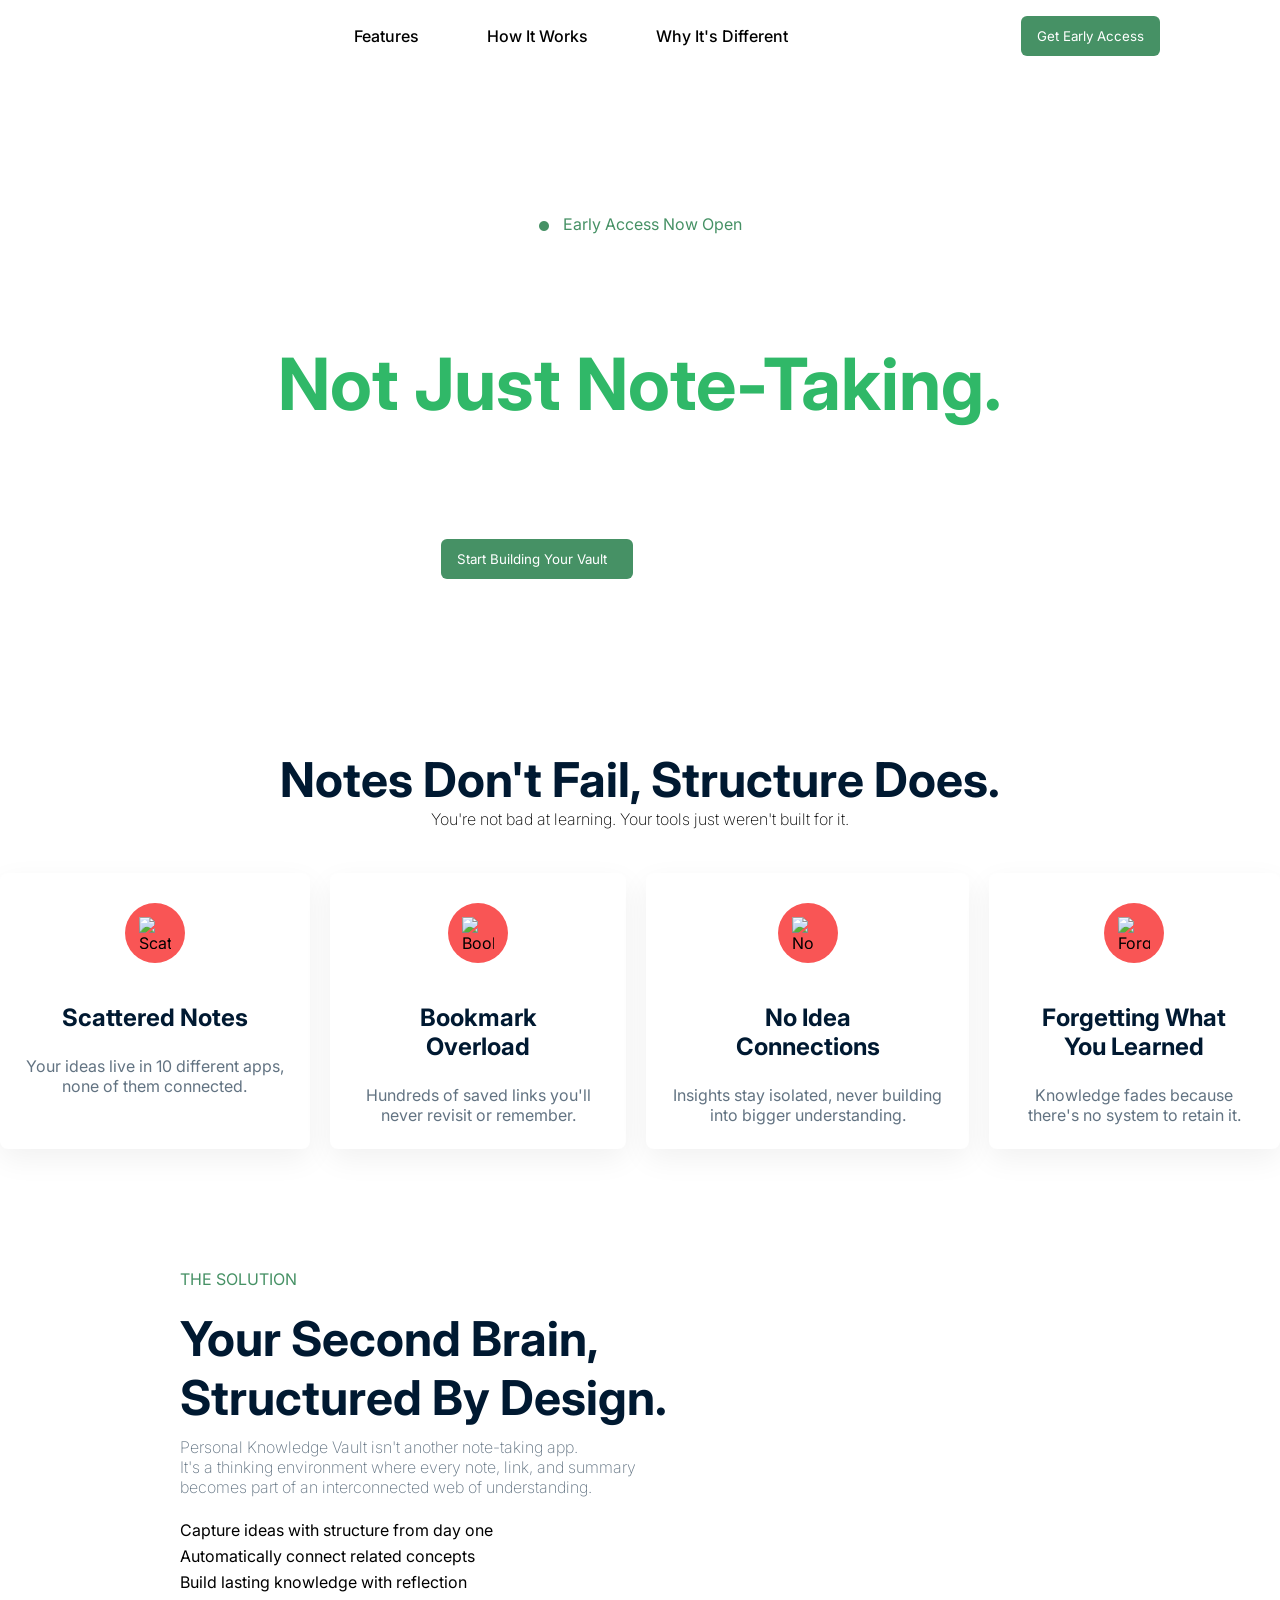
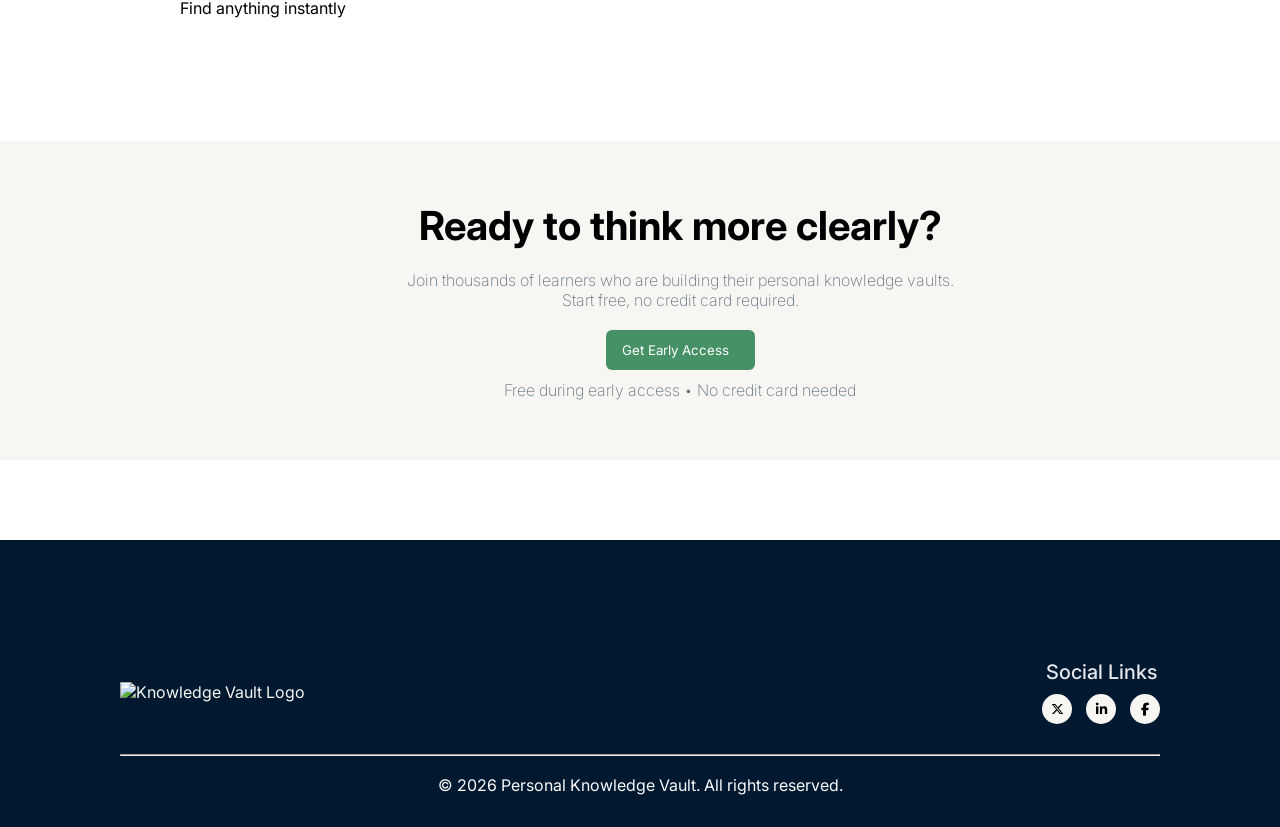
==== index.html @ 56e371ed "Home Work" ====
<!DOCTYPE html>
<html lang="en">
<head>
  <meta charset="UTF-8">
  <meta name="viewport" content="width=device-width, initial-scale=1.0">
  <title>KV Knowledge Vault</title>
  <link rel="stylesheet" href="style.css">
<link rel="preconnect" href="https://fonts.googleapis.com">
<link rel="preconnect" href="https://fonts.gstatic.com" crossorigin>
<link
  href="https://fonts.googleapis.com/css2?family=Inter:ital,opsz,wght@0,14..32,100..900;1,14..32,100..900&family=Plus+Jakarta+Sans:ital,wght@0,200..800;1,200..800&display=swap"
  rel="stylesheet">

  <link rel="stylesheet"
    href="https://cdnjs.cloudflare.com/ajax/libs/font-awesome/6.5.1/css/all.min.css">
</head>
<body>
  
  <!-- Header Section -->

  <header id="header-section">
    <div>
      <img src="logo-navbar.png" alt="">
    </div>

    <nav class="nav-item">
      <a href="#">Features</a>
      <a href="#">How It Works</a>
      <a href="#">Why It's Different</a>
    </nav>

    <button class="common-btn">Get Early Access</button>

  </header>

  <!-- Banner Section -->

  <section id="banner-section">

    <p class="banner-text-01">
      <i class="fa-solid fa-circle"></i>
      Early Access Now Open
    </p>

    <h1>
      Structured Thinking,<br>
      <span>Not Just Note-Taking.</span>
    </h1>

    <p class="banner-text-02">A private space to store notes, links, and learning summaries — designed to <br> help you think clearly and connect ideas.</p>

    <div class="banner-btn">
    <button class="common-btn">
  <span>Start Building Your Vault</span>
  <img src="ArrowRight.png" alt="">
</button>

    <button class="btn"> 
      <i class="fa-solid fa-play"></i>
       See How It Works</button>
    </div>

  </section>

  <section id="notes-section">
    <h2>Notes Don't Fail, Structure Does.</h2>
    <p class="title">
      You're not bad at learning. Your tools just weren't built for it.
    </p>

    <div class="notes-cards">
      <div class="card">
      <div class="icon">
        <img src="Vector.png" alt="Scattered Notes">
      </div>
      <h3>Scattered Notes</h3>
      <p>Your ideas live in 10 different apps, none of them connected.</p>
    </div>

    <div class="card">
      <div class="icon">
        <img src="Bookmarks.png" alt="Bookmark Overload">
      </div>
      <h3>Bookmark Overload</h3>
      <p>Hundreds of saved links you'll never revisit or remember.</p>
    </div>

    <div class="card">
      <div class="icon">
        <img src="Brain.png" alt="No Idea Connections">
      </div>
      <h3>No Idea Connections</h3>
      <p>Insights stay isolated, never building into bigger understanding.</p>
    </div>

    <div class="card">
      <div class="icon">
        <img src="Info.png" alt="Forgetting What You Learned">
      </div>
      <h3>Forgetting What You Learned</h3>
      <p>Knowledge fades because there's no system to retain it.</p>
    </div>

  </div>

</section>

<!-- Brain Section -->

<section id="brain-section">
  <div class="img">
    <img src="knowledge.png" alt="">
  </div>
    <div class="text">
      <p class="color-text">THE SOLUTION</p>
      <h2>Your Second Brain,<br>Structured By Design.</h2>
      <p>Personal Knowledge Vault isn't another note-taking app. <br> It's a thinking environment where every note, link, and summary <br> becomes part of an interconnected web of understanding.</p>
      <ul>
        <li> <span><img src="CheckCircle.png" alt=""></span> Capture ideas with structure from day one</li>
        <li> <span><img src="CheckCircle.png" alt=""></span> Automatically connect related concepts</li>
        <li> <span><img src="CheckCircle.png" alt=""></span> Build lasting knowledge with reflection</li>
        <li> <span><img src="CheckCircle.png" alt=""></span> Find anything instantly</li>
      </ul>
    </div>

  </section>

  <!-- Early Access Section -->

  <section id="early-access-section">
    <div>
      <h2>Ready to think more clearly?</h2>
      <p>Join thousands of learners who are building their personal knowledge vaults. <br>Start free, no credit card required.</p>
      <button class="common-btn">
        Get Early Access <img src="ArrowRight.png" alt=""></button>
      <p>Free during early access • No credit card needed</p>
    </div>
  </section>

  <!-- Footer Section -->

  <footer class="footer">

  <div class="footer-top">
    <div class="footer-logo">
      <img src="logo-footer.png" alt="Knowledge Vault Logo">
    </div>

    <div class="footer-social">
      <p>Social Links</p>
      <div class="social-icons">
        <i class="fa-brands fa-x-twitter"></i>
        <i class="fa-brands fa-linkedin-in"></i>
        <i class="fa-brands fa-facebook-f"></i>
      </div>
    </div>

  </div>

  <div class="footer-line"><hr></div>
  <p class="footer-copy">
    © 2026 Personal Knowledge Vault. All rights reserved.
  </p>

</footer>

</body>
</html>
---- style.css ----
* {
  margin: 0;
  padding: 0;
  box-sizing: border-box;
  font-family: "Inter", sans-serif;
}

/* Common Secton */

.common-btn {
  background: #469165;
  padding: 12px 16px;
  border: none;
  border-radius: 6px;
  color: #FFFFFF;
  display: inline-flex;
  gap: 10px;
  align-items: center;
  cursor: pointer;
}

.btn {
  padding: 12px 16px;
  border: 1px solid #FFFFFF;
  border-radius: 4px;
  background: transparent;
  color: #FFFFFF;
  cursor: pointer;
  margin: 16px;
}

.btn i {
  margin-right: 10px;
}

/* Header Section */

#header-section {
  display: flex;
  justify-content: space-between;
  padding: 16px 120px;
  align-items: center;
}

.nav-item a {
  margin: 0 32px;
  text-decoration: none;
  color: #000000;
  font-size: 16px;
  font-weight: 500;
}

#banner-section {
  background-image: url(hero-bg.png);
  background-size: cover;       
  background-position: center;  
  background-repeat: no-repeat;
  text-align: center;
  padding: 134px 120px;
  width: 100%;
}

.banner-text-01 {
  background-color: #FFFFFF;
  display: inline-block;
  padding:8px 12px;
  border-radius: 1000px;
  font-size: 16px;
  color: #469165;
  margin-bottom: 16px;
}

.banner-text-01 i{
  text-align: center;
  font-size: 10px;
  margin-right: 10px;
}

#banner-section h1 {
  font-size: 72px;
  font-weight: bold;
  line-height: 84px;
  color: #FFFFFF;
  margin-bottom: 16px;
}

#banner-section h1 span {
  color: #30B868;
}

.banner-text-02 {
  font-size: 18px;
  font-weight: 200;
  line-height: 24px;
  color: #FFFFFF;
  margin-bottom: 32px;
} 

#notes-section h2 {
  font-size: 48px;
  font-weight: bold;
  text-align: center;
  padding-top: 20px;
  color: #001931;
}

#notes-section .title {
  font-size: 16px;
  font-weight: 200;
  text-align: center;
}

.notes-cards {
  padding-top: 44px;
  display: flex;
  justify-content: space-between;
  gap: 20px;
  flex-wrap: nowrap;
  margin-bottom: 20px 30px;
}

.card {
  background: #ffffff;
  padding: 24px 24px;
  border-radius: 8px;
  padding-top: 30px;
  box-shadow: 0 10px 30px rgba(0,0,0,0.06);
  transition: transform 0.3s ease;
}

.icon {
  width: 60px;
  height: 60px;
  background: #F95555;
  border-radius: 50%;
  display: flex;
  align-items: center;
  justify-content: center;
  margin: 0 auto 16px;
 
}

.icon img {
  width: 32px;
  height: 32px;
}

.card h3 {
  font-size: 24px;
  color: #001931;
  padding: 24px 24px;
  text-align: center;
}

.card p {
  font-size: 16px;
  color: #627382;
  line-height: 20px;
  text-align: center;
}

#brain-section {
  display: flex;
  align-items: center;
  gap: 60px;
  padding: 120px 120px;
}

.text .color-text {
 color: #469165;
 font-weight: 400;
}

.text h2 {
  font-size: 48px;
  font-weight: bold;
  color: #001931;
  padding-bottom: 10px;
}

.text p {
  font-size: 16px;
  font-weight: 200;
  color: #627382;
  padding-bottom: 20px;
}

.text ul li {
  display: flex;
  line-height: 26px;
}

#early-access-section {
  width: 1360px;
  text-align: center;
  background: #F7F6F2;
  margin: 0 auto;
  margin-bottom: 80px;
  padding: 40px 80px;
}

#early-access-section h2 {
  font-size: 40px;
  font-weight: bold;
  padding: 20px 20px;
}

#early-access-section p{
  font-size: 16px;
  font-weight: 200;
  color: #627382;
  padding-bottom: 20px;
}
#early-access-section button {
  margin-bottom: 10px;
}

.footer {
  background: #001931;
  padding-top:120px;
  padding-bottom: 30px;
  padding-right: 120px;
  padding-left: 120px;
  color: #F7F6F2;
}

.footer-top {
  display: flex;
  justify-content: space-between;
  align-items: center;
}

.footer-social {
  font-size: 20px;
  font-weight: 500;
  color: #e5e7eb;
  text-align: center;
}

.footer-social p {
  font-size: 20px;
  margin-bottom: 10px;
  color: #e5e7eb;
}

.social-icons {
  display: flex;
  gap: 14px;
  justify-content: flex-end;
}

.social-icons i {
  width: 30px;
  height: 30px;
  border-radius: 50%;
  background: #F7F6F2;
  color: #000000;
  display: flex;
  align-items: center;
  justify-content: center;
  font-size: 13px;
  cursor: pointer;
}

.footer-line {
  height: 1px;
  margin: 30px 0 18px;
}

.footer-copy {
  text-align: center;
  font-size: 16px;
  line-height: 24px;
  color: #FAFAFA;
}
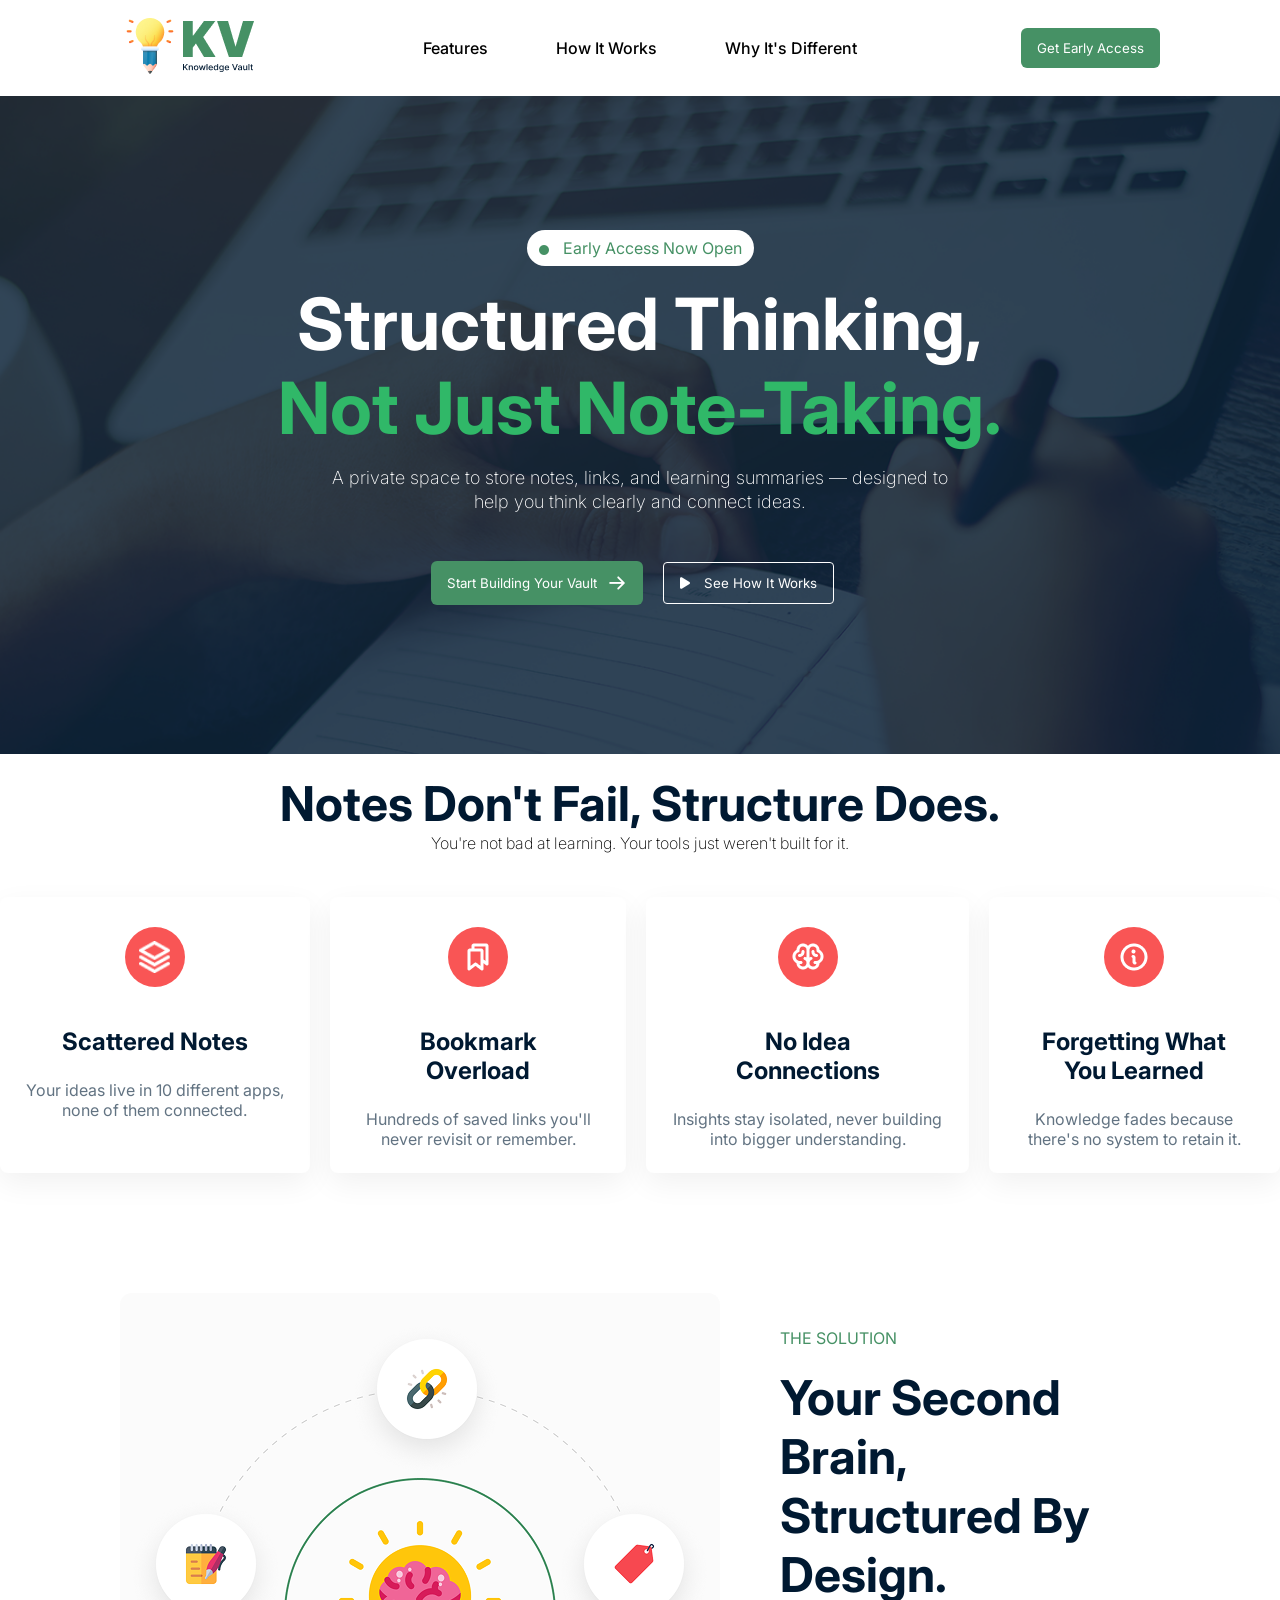
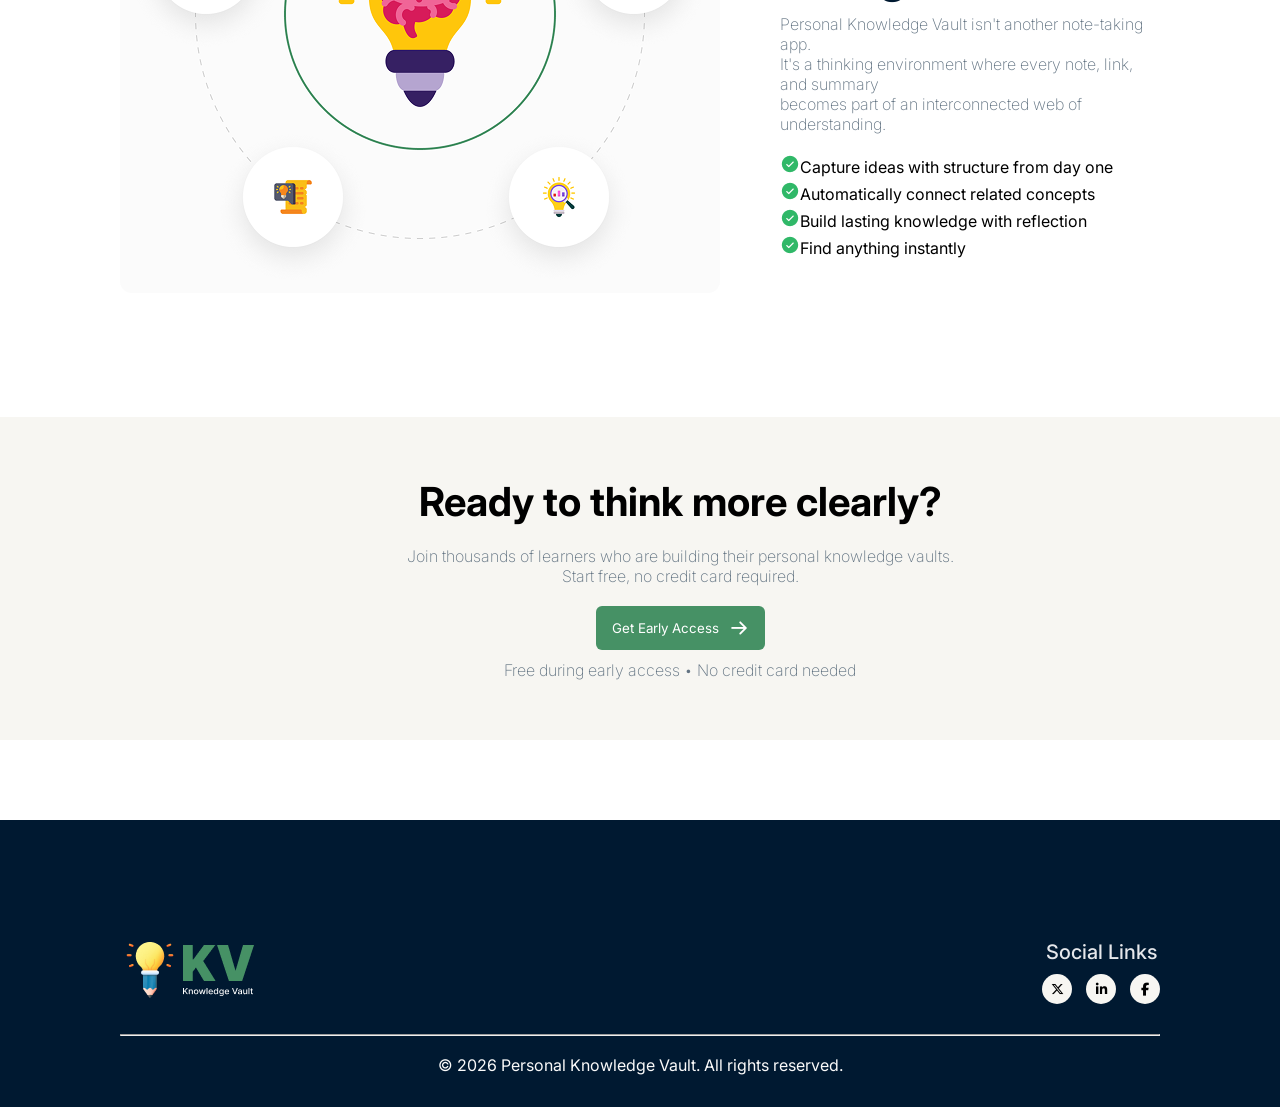
==== commit f4e12051: "Update" ====
--- a/index.html
+++ b/index.html
@@ -20,7 +20,7 @@
 
   <header id="header-section">
     <div>
-      <img src="logo-navbar.png" alt="">
+      <img src="./assets/logo-navbar.png" alt="">
     </div>
 
     <nav class="nav-item">
@@ -52,7 +52,7 @@
     <div class="banner-btn">
     <button class="common-btn">
   <span>Start Building Your Vault</span>
-  <img src="ArrowRight.png" alt="">
+  <img src="./assets/ArrowRight.png" alt="">
 </button>
 
     <button class="btn"> 
@@ -71,7 +71,7 @@
     <div class="notes-cards">
       <div class="card">
       <div class="icon">
-        <img src="Vector.png" alt="Scattered Notes">
+        <img src="./assets/Vector.png" alt="Scattered Notes">
       </div>
       <h3>Scattered Notes</h3>
       <p>Your ideas live in 10 different apps, none of them connected.</p>
@@ -79,7 +79,7 @@
 
     <div class="card">
       <div class="icon">
-        <img src="Bookmarks.png" alt="Bookmark Overload">
+        <img src="./assets/Bookmarks.png" alt="Bookmark Overload">
       </div>
       <h3>Bookmark Overload</h3>
       <p>Hundreds of saved links you'll never revisit or remember.</p>
@@ -87,7 +87,7 @@
 
     <div class="card">
       <div class="icon">
-        <img src="Brain.png" alt="No Idea Connections">
+        <img src="./assets/Brain.png" alt="No Idea Connections">
       </div>
       <h3>No Idea Connections</h3>
       <p>Insights stay isolated, never building into bigger understanding.</p>
@@ -95,7 +95,7 @@
 
     <div class="card">
       <div class="icon">
-        <img src="Info.png" alt="Forgetting What You Learned">
+        <img src="./assets/Info.png" alt="Forgetting What You Learned">
       </div>
       <h3>Forgetting What You Learned</h3>
       <p>Knowledge fades because there's no system to retain it.</p>
@@ -109,17 +109,17 @@
 
 <section id="brain-section">
   <div class="img">
-    <img src="knowledge.png" alt="">
+    <img src="./assets/knowledge.png" alt="">
   </div>
     <div class="text">
       <p class="color-text">THE SOLUTION</p>
       <h2>Your Second Brain,<br>Structured By Design.</h2>
       <p>Personal Knowledge Vault isn't another note-taking app. <br> It's a thinking environment where every note, link, and summary <br> becomes part of an interconnected web of understanding.</p>
       <ul>
-        <li> <span><img src="CheckCircle.png" alt=""></span> Capture ideas with structure from day one</li>
-        <li> <span><img src="CheckCircle.png" alt=""></span> Automatically connect related concepts</li>
-        <li> <span><img src="CheckCircle.png" alt=""></span> Build lasting knowledge with reflection</li>
-        <li> <span><img src="CheckCircle.png" alt=""></span> Find anything instantly</li>
+        <li> <span><img src="./assets/CheckCircle.png" alt=""></span> Capture ideas with structure from day one</li>
+        <li> <span><img src="./assets/CheckCircle.png" alt=""></span> Automatically connect related concepts</li>
+        <li> <span><img src="./assets/CheckCircle.png" alt=""></span> Build lasting knowledge with reflection</li>
+        <li> <span><img src="./assets/CheckCircle.png" alt=""></span> Find anything instantly</li>
       </ul>
     </div>
 
@@ -132,7 +132,7 @@
       <h2>Ready to think more clearly?</h2>
       <p>Join thousands of learners who are building their personal knowledge vaults. <br>Start free, no credit card required.</p>
       <button class="common-btn">
-        Get Early Access <img src="ArrowRight.png" alt=""></button>
+        Get Early Access <img src="./assets/ArrowRight.png" alt=""></button>
       <p>Free during early access • No credit card needed</p>
     </div>
   </section>
@@ -143,7 +143,7 @@
 
   <div class="footer-top">
     <div class="footer-logo">
-      <img src="logo-footer.png" alt="Knowledge Vault Logo">
+      <img src="./assets/logo-footer.png" alt="Knowledge Vault Logo">
     </div>
 
     <div class="footer-social">
--- a/style.css
+++ b/style.css
@@ -51,7 +51,7 @@
 }
 
 #banner-section {
-  background-image: url(hero-bg.png);
+  background-image: url(./assets/hero-bg.png);
   background-size: cover;       
   background-position: center;  
   background-repeat: no-repeat;
